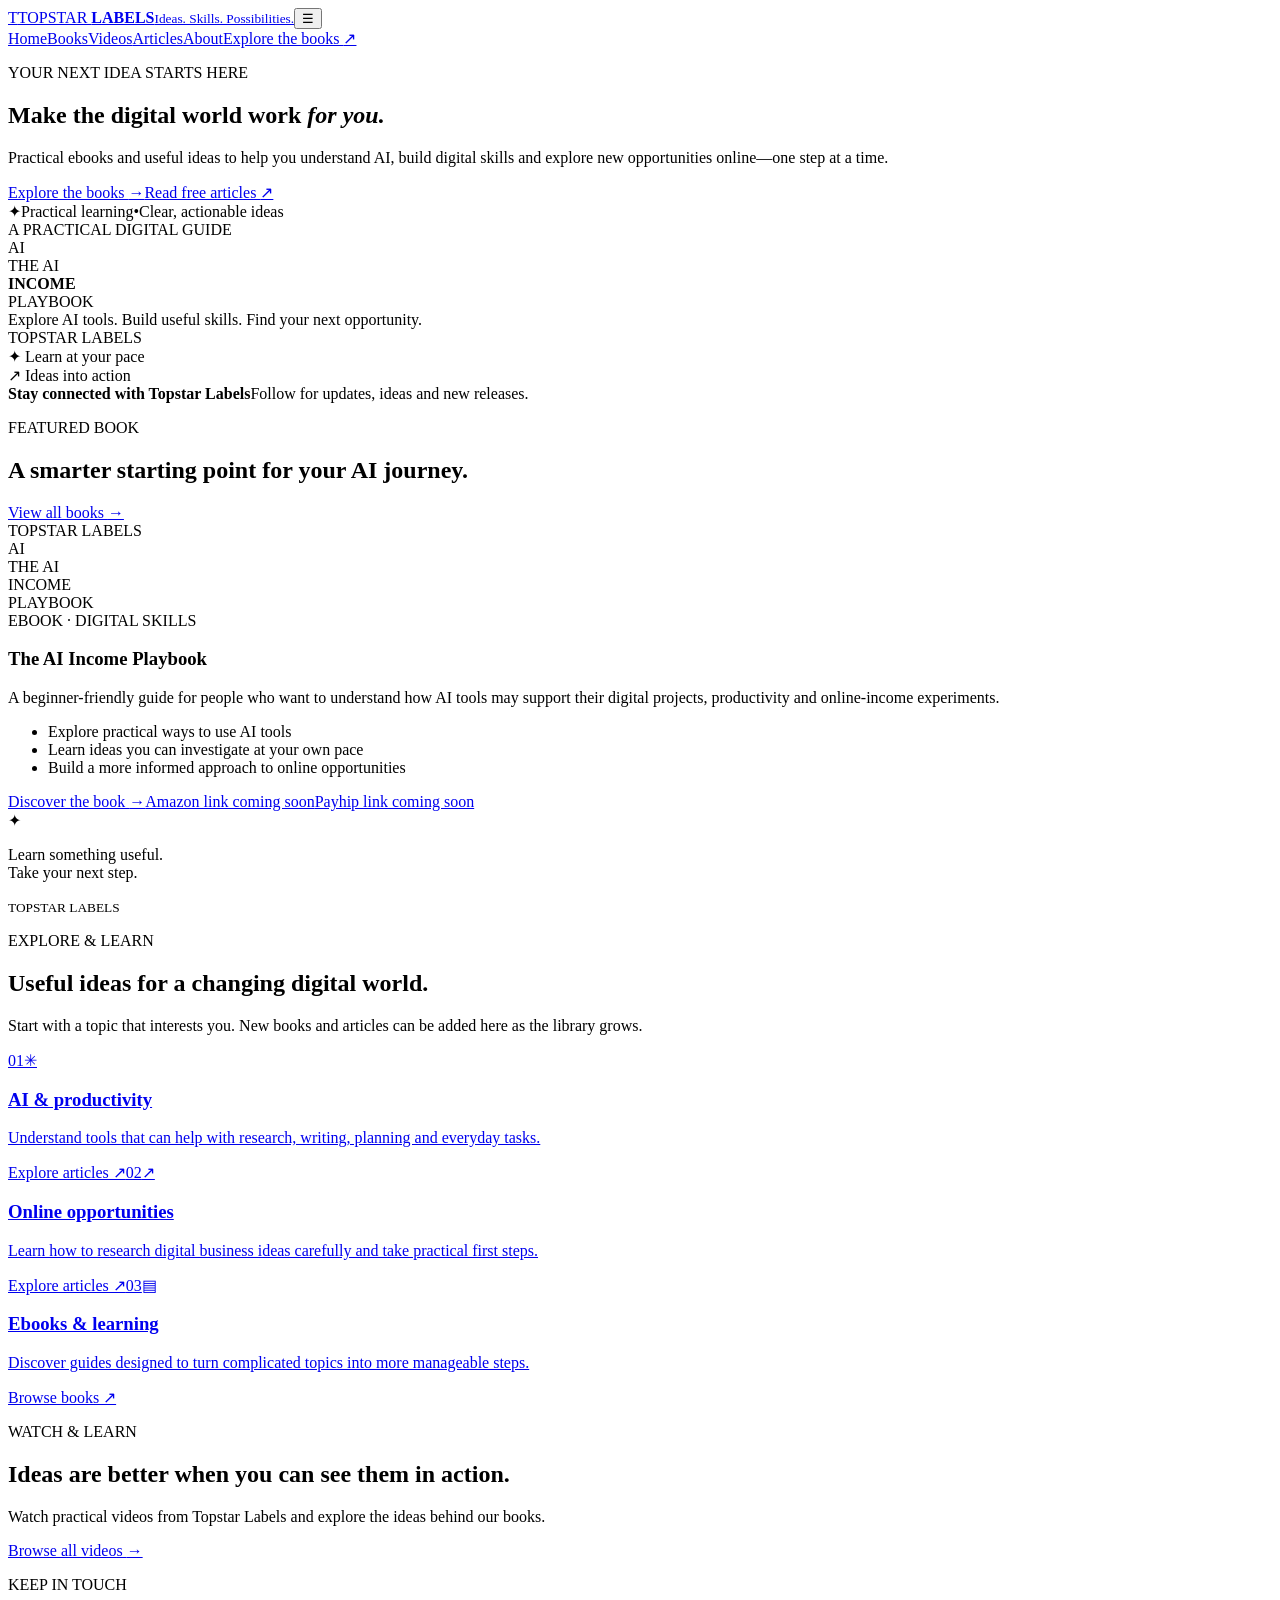
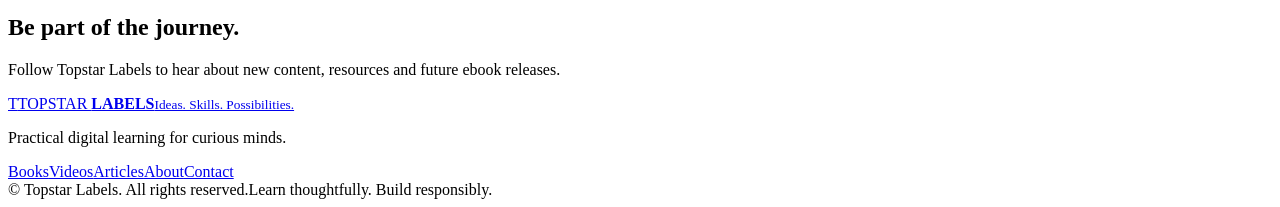
==== index.html @ 153838cc "Add files via upload" ====
<!doctype html>
<html lang="en">
<head>
  <meta charset="utf-8"><meta name="viewport" content="width=device-width, initial-scale=1">
  <meta name="description" content="Discover practical ebooks and resources on artificial intelligence, digital skills and building online income from Topstar Labels.">
  <meta name="theme-color" content="#101b35">
  <title>Topstar Labels | Practical Guides for the Digital Age</title>
  <link rel="icon" href="assets/favicon.svg" type="image/svg+xml"><link rel="stylesheet" href="assets/styles.css">
</head>
<body>
<header class="site-header"><div class="container nav-wrap"><a class="brand" href="index.html"><span class="brand-mark">T</span><span>TOPSTAR <b>LABELS</b><small>Ideas. Skills. Possibilities.</small></span></a><button class="menu-toggle" aria-label="Open navigation" aria-expanded="false">☰</button><nav class="main-nav"><a class="active" href="index.html">Home</a><a href="books.html">Books</a><a href="videos.html">Videos</a><a href="blog.html">Articles</a><a href="about.html">About</a><a class="nav-cta" href="books.html">Explore the books <span>↗</span></a></nav></div></header>
<main>
<section class="hero"><div class="container hero-grid"><div class="hero-copy"><p class="eyebrow"><span class="eyebrow-dot"></span> YOUR NEXT IDEA STARTS HERE</p><h1>Make the digital world work <em>for you.</em></h1><p class="hero-lede">Practical ebooks and useful ideas to help you understand AI, build digital skills and explore new opportunities online—one step at a time.</p><div class="hero-actions"><a class="button button-primary" href="books.html">Explore the books <span>→</span></a><a class="text-link" href="blog.html">Read free articles <span>↗</span></a></div><div class="trust-row"><span class="trust-icon">✦</span><span>Practical learning</span><span class="trust-separator">•</span><span>Clear, actionable ideas</span></div></div><div class="hero-art" aria-label="Featured ebook, The AI Income Playbook"><div class="orbit orbit-one"></div><div class="orbit orbit-two"></div><div class="book-shadow"></div><div class="book-cover"><div class="cover-top">A PRACTICAL DIGITAL GUIDE</div><div class="cover-ai">AI</div><div class="cover-title">THE AI<br><strong>INCOME</strong><br>PLAYBOOK</div><div class="cover-rule"></div><div class="cover-subtitle">Explore AI tools. Build useful skills. Find your next opportunity.</div><div class="cover-author">TOPSTAR LABELS</div></div><div class="floating-tag tag-top"><span>✦</span> Learn at your pace</div><div class="floating-tag tag-bottom"><span>↗</span> Ideas into action</div></div></div></section>
<section class="social-strip"><div class="container social-strip-inner"><div><strong>Stay connected with Topstar Labels</strong><span>Follow for updates, ideas and new releases.</span></div><div class="social-icons" data-socials="compact"></div></div></section>
<section class="section section-light"><div class="container"><div class="section-heading"><div><p class="eyebrow">FEATURED BOOK</p><h2>A smarter starting point for your AI journey.</h2></div><a class="text-link" href="books.html">View all books <span>→</span></a></div><div class="featured-card"><div class="featured-mini-cover"><div class="mini-label">TOPSTAR LABELS</div><div class="mini-ai">AI</div><div class="mini-title">THE AI<br>INCOME<br>PLAYBOOK</div><div class="mini-lines"></div></div><div class="featured-content"><span class="pill">EBOOK · DIGITAL SKILLS</span><h3>The AI Income Playbook</h3><p>A beginner-friendly guide for people who want to understand how AI tools may support their digital projects, productivity and online-income experiments.</p><ul class="check-list"><li>Explore practical ways to use AI tools</li><li>Learn ideas you can investigate at your own pace</li><li>Build a more informed approach to online opportunities</li></ul><div class="featured-actions"><a class="button button-primary" href="book-ai-income-playbook.html">Discover the book <span>→</span></a><a class="button button-disabled" data-purchase="amazon" href="#" aria-disabled="true" title="Amazon product URL not yet added">Amazon link coming soon</a><a class="button button-outline button-disabled" data-purchase="payhip" href="#" aria-disabled="true" title="Payhip product URL not yet added">Payhip link coming soon</a></div></div><div class="featured-side"><span class="side-star">✦</span><p>Learn something useful.<br>Take your next step.</p><span class="side-line"></span><small>TOPSTAR LABELS</small></div></div></div></section>
<section class="section ideas-section"><div class="container"><div class="section-heading"><div><p class="eyebrow">EXPLORE & LEARN</p><h2>Useful ideas for a changing digital world.</h2><p class="section-intro">Start with a topic that interests you. New books and articles can be added here as the library grows.</p></div></div><div class="topic-grid"><a class="topic-card" href="blog.html#ai-tools"><span class="topic-number">01</span><span class="topic-symbol">✳</span><h3>AI & productivity</h3><p>Understand tools that can help with research, writing, planning and everyday tasks.</p><span class="topic-link">Explore articles ↗</span></a><a class="topic-card" href="blog.html#online-opportunities"><span class="topic-number">02</span><span class="topic-symbol">↗</span><h3>Online opportunities</h3><p>Learn how to research digital business ideas carefully and take practical first steps.</p><span class="topic-link">Explore articles ↗</span></a><a class="topic-card" href="books.html"><span class="topic-number">03</span><span class="topic-symbol">▤</span><h3>Ebooks & learning</h3><p>Discover guides designed to turn complicated topics into more manageable steps.</p><span class="topic-link">Browse books ↗</span></a></div></div></section>
<section class="section video-feature-section"><div class="container"><div class="section-heading"><div><p class="eyebrow">WATCH & LEARN</p><h2>Ideas are better when you can see them in action.</h2><p class="section-intro">Watch practical videos from Topstar Labels and explore the ideas behind our books.</p></div><a class="text-link" href="videos.html">Browse all videos <span>→</span></a></div><div class="video-grid" data-video-list="featured"></div></div></section>
<section class="closing-cta"><div class="container closing-inner"><div><p class="eyebrow">KEEP IN TOUCH</p><h2>Be part of the journey.</h2><p>Follow Topstar Labels to hear about new content, resources and future ebook releases.</p></div><div class="closing-socials" data-socials="full"></div></div></section>
</main>
<footer class="site-footer"><div class="container footer-main"><a class="brand brand-footer" href="index.html"><span class="brand-mark">T</span><span>TOPSTAR <b>LABELS</b><small>Ideas. Skills. Possibilities.</small></span></a><p>Practical digital learning for curious minds.</p><div class="footer-links"><a href="books.html">Books</a><a href="videos.html">Videos</a><a href="blog.html">Articles</a><a href="about.html">About</a><a href="contact.html">Contact</a></div></div><div class="container footer-bottom"><span>© <span data-year></span> Topstar Labels. All rights reserved.</span><span>Learn thoughtfully. Build responsibly.</span></div></footer>
<script src="assets/site.js"></script></body></html>
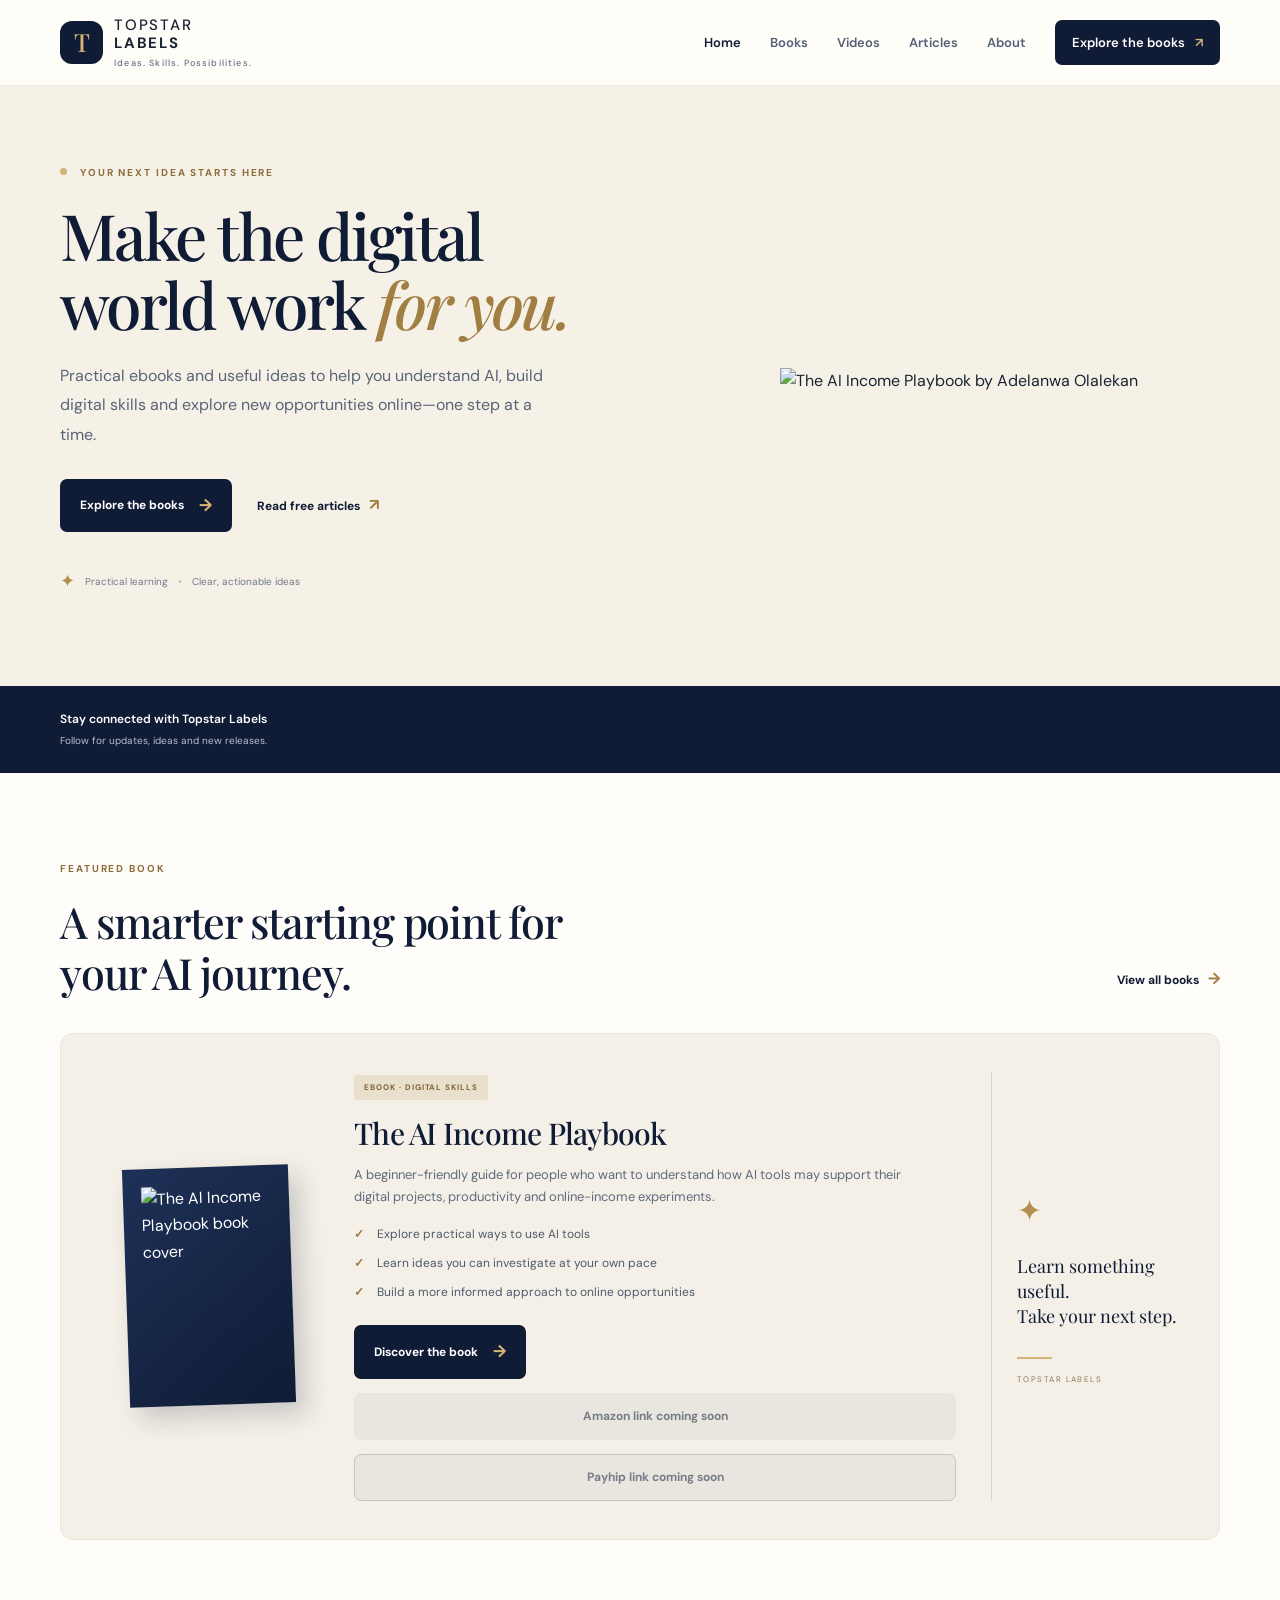
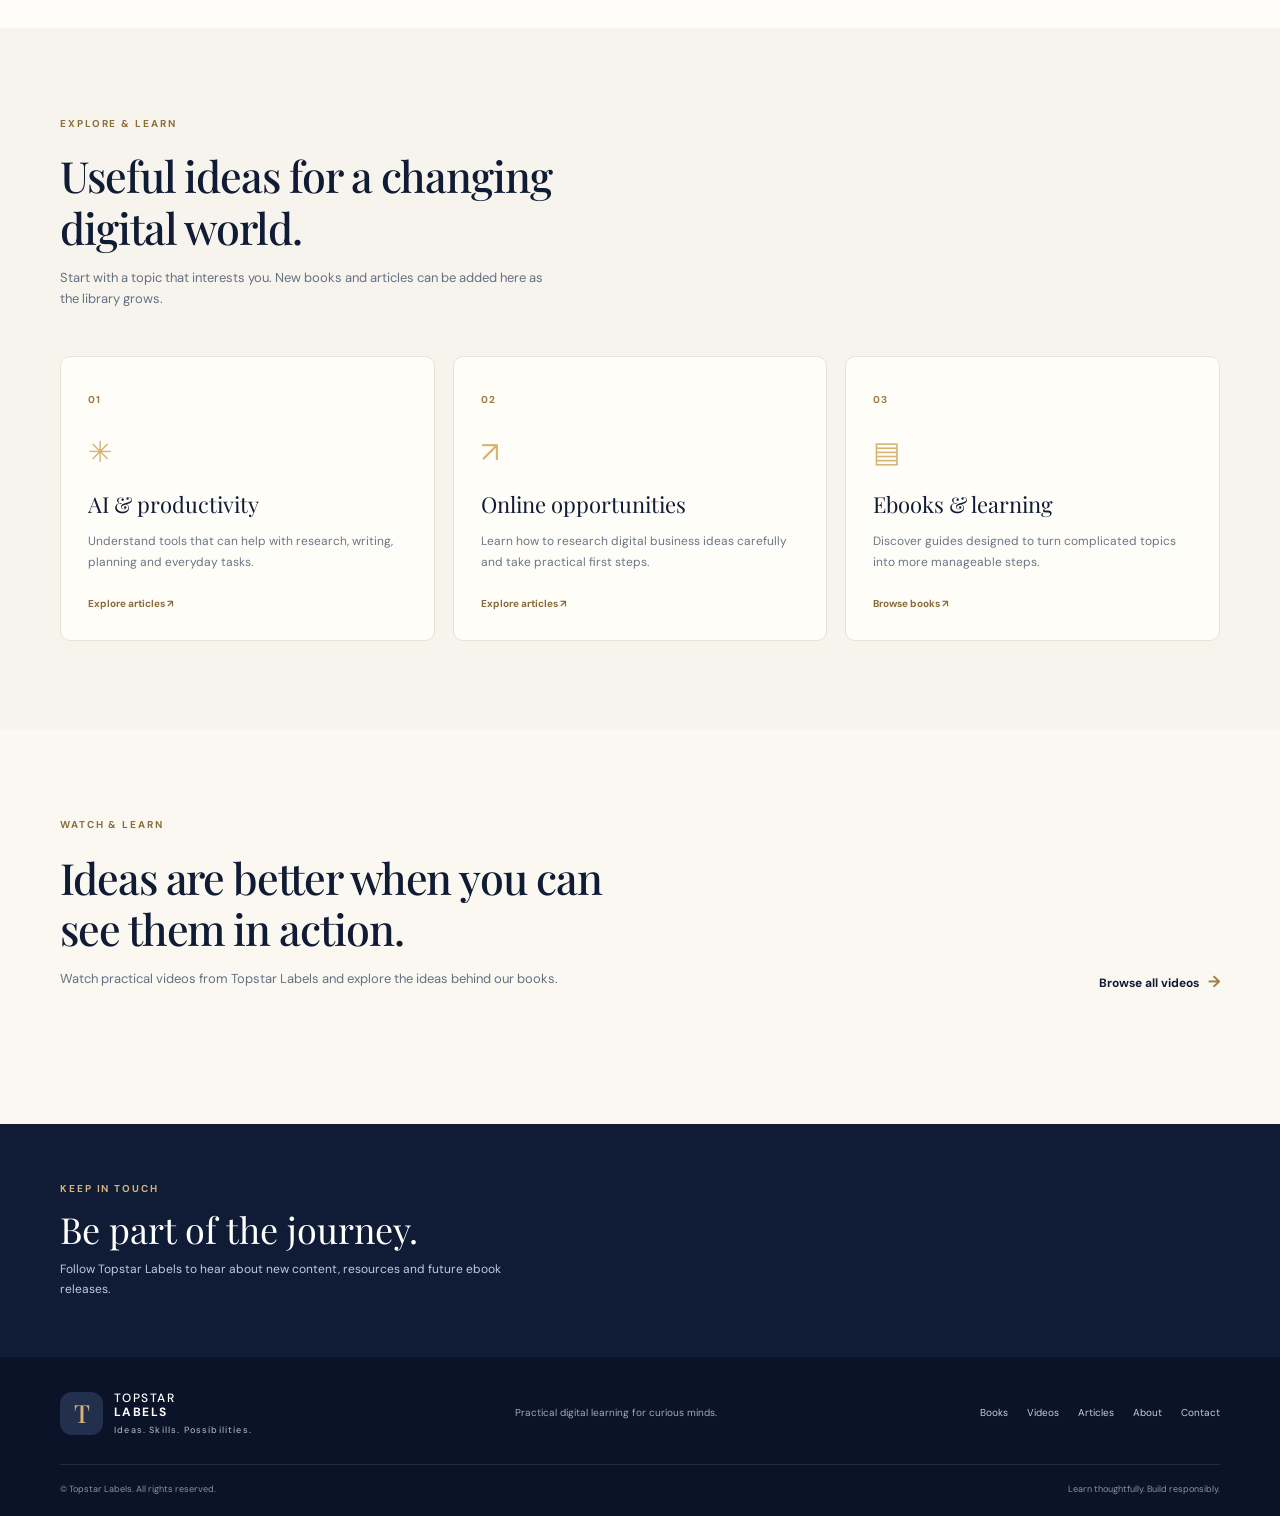
==== commit a2ed06ef: "Add files via upload" ====
--- a/index.html
+++ b/index.html
@@ -10,9 +10,9 @@
 <body>
 <header class="site-header"><div class="container nav-wrap"><a class="brand" href="index.html"><span class="brand-mark">T</span><span>TOPSTAR <b>LABELS</b><small>Ideas. Skills. Possibilities.</small></span></a><button class="menu-toggle" aria-label="Open navigation" aria-expanded="false">☰</button><nav class="main-nav"><a class="active" href="index.html">Home</a><a href="books.html">Books</a><a href="videos.html">Videos</a><a href="blog.html">Articles</a><a href="about.html">About</a><a class="nav-cta" href="books.html">Explore the books <span>↗</span></a></nav></div></header>
 <main>
-<section class="hero"><div class="container hero-grid"><div class="hero-copy"><p class="eyebrow"><span class="eyebrow-dot"></span> YOUR NEXT IDEA STARTS HERE</p><h1>Make the digital world work <em>for you.</em></h1><p class="hero-lede">Practical ebooks and useful ideas to help you understand AI, build digital skills and explore new opportunities online—one step at a time.</p><div class="hero-actions"><a class="button button-primary" href="books.html">Explore the books <span>→</span></a><a class="text-link" href="blog.html">Read free articles <span>↗</span></a></div><div class="trust-row"><span class="trust-icon">✦</span><span>Practical learning</span><span class="trust-separator">•</span><span>Clear, actionable ideas</span></div></div><div class="hero-art" aria-label="Featured ebook, The AI Income Playbook"><div class="orbit orbit-one"></div><div class="orbit orbit-two"></div><div class="book-shadow"></div><div class="book-cover"><div class="cover-top">A PRACTICAL DIGITAL GUIDE</div><div class="cover-ai">AI</div><div class="cover-title">THE AI<br><strong>INCOME</strong><br>PLAYBOOK</div><div class="cover-rule"></div><div class="cover-subtitle">Explore AI tools. Build useful skills. Find your next opportunity.</div><div class="cover-author">TOPSTAR LABELS</div></div><div class="floating-tag tag-top"><span>✦</span> Learn at your pace</div><div class="floating-tag tag-bottom"><span>↗</span> Ideas into action</div></div></div></section>
+<section class="hero"><div class="container hero-grid"><div class="hero-copy"><p class="eyebrow"><span class="eyebrow-dot"></span> YOUR NEXT IDEA STARTS HERE</p><h1>Make the digital world work <em>for you.</em></h1><p class="hero-lede">Practical ebooks and useful ideas to help you understand AI, build digital skills and explore new opportunities online—one step at a time.</p><div class="hero-actions"><a class="button button-primary" href="books.html">Explore the books <span>→</span></a><a class="text-link" href="blog.html">Read free articles <span>↗</span></a></div><div class="trust-row"><span class="trust-icon">✦</span><span>Practical learning</span><span class="trust-separator">•</span><span>Clear, actionable ideas</span></div></div><div class="hero-art hero-art-real-cover" aria-label="Original cover of The AI Income Playbook"><img class="real-book-cover hero-real-cover" src="assets/ai-income-playbook-cover.webp" alt="The AI Income Playbook by Adelanwa Olalekan"></div></div></section>
 <section class="social-strip"><div class="container social-strip-inner"><div><strong>Stay connected with Topstar Labels</strong><span>Follow for updates, ideas and new releases.</span></div><div class="social-icons" data-socials="compact"></div></div></section>
-<section class="section section-light"><div class="container"><div class="section-heading"><div><p class="eyebrow">FEATURED BOOK</p><h2>A smarter starting point for your AI journey.</h2></div><a class="text-link" href="books.html">View all books <span>→</span></a></div><div class="featured-card"><div class="featured-mini-cover"><div class="mini-label">TOPSTAR LABELS</div><div class="mini-ai">AI</div><div class="mini-title">THE AI<br>INCOME<br>PLAYBOOK</div><div class="mini-lines"></div></div><div class="featured-content"><span class="pill">EBOOK · DIGITAL SKILLS</span><h3>The AI Income Playbook</h3><p>A beginner-friendly guide for people who want to understand how AI tools may support their digital projects, productivity and online-income experiments.</p><ul class="check-list"><li>Explore practical ways to use AI tools</li><li>Learn ideas you can investigate at your own pace</li><li>Build a more informed approach to online opportunities</li></ul><div class="featured-actions"><a class="button button-primary" href="book-ai-income-playbook.html">Discover the book <span>→</span></a><a class="button button-disabled" data-purchase="amazon" href="#" aria-disabled="true" title="Amazon product URL not yet added">Amazon link coming soon</a><a class="button button-outline button-disabled" data-purchase="payhip" href="#" aria-disabled="true" title="Payhip product URL not yet added">Payhip link coming soon</a></div></div><div class="featured-side"><span class="side-star">✦</span><p>Learn something useful.<br>Take your next step.</p><span class="side-line"></span><small>TOPSTAR LABELS</small></div></div></div></section>
+<section class="section section-light"><div class="container"><div class="section-heading"><div><p class="eyebrow">FEATURED BOOK</p><h2>A smarter starting point for your AI journey.</h2></div><a class="text-link" href="books.html">View all books <span>→</span></a></div><div class="featured-card"><div class="featured-mini-cover"><img class="real-book-cover mini-real-cover" src="assets/ai-income-playbook-cover.webp" alt="The AI Income Playbook book cover"></div><div class="featured-content"><span class="pill">EBOOK · DIGITAL SKILLS</span><h3>The AI Income Playbook</h3><p>A beginner-friendly guide for people who want to understand how AI tools may support their digital projects, productivity and online-income experiments.</p><ul class="check-list"><li>Explore practical ways to use AI tools</li><li>Learn ideas you can investigate at your own pace</li><li>Build a more informed approach to online opportunities</li></ul><div class="featured-actions"><a class="button button-primary" href="book-ai-income-playbook.html">Discover the book <span>→</span></a><a class="button button-disabled" data-purchase="amazon" href="#" aria-disabled="true" title="Amazon product URL not yet added">Amazon link coming soon</a><a class="button button-outline button-disabled" data-purchase="payhip" href="#" aria-disabled="true" title="Payhip product URL not yet added">Payhip link coming soon</a></div></div><div class="featured-side"><span class="side-star">✦</span><p>Learn something useful.<br>Take your next step.</p><span class="side-line"></span><small>TOPSTAR LABELS</small></div></div></div></section>
 <section class="section ideas-section"><div class="container"><div class="section-heading"><div><p class="eyebrow">EXPLORE & LEARN</p><h2>Useful ideas for a changing digital world.</h2><p class="section-intro">Start with a topic that interests you. New books and articles can be added here as the library grows.</p></div></div><div class="topic-grid"><a class="topic-card" href="blog.html#ai-tools"><span class="topic-number">01</span><span class="topic-symbol">✳</span><h3>AI & productivity</h3><p>Understand tools that can help with research, writing, planning and everyday tasks.</p><span class="topic-link">Explore articles ↗</span></a><a class="topic-card" href="blog.html#online-opportunities"><span class="topic-number">02</span><span class="topic-symbol">↗</span><h3>Online opportunities</h3><p>Learn how to research digital business ideas carefully and take practical first steps.</p><span class="topic-link">Explore articles ↗</span></a><a class="topic-card" href="books.html"><span class="topic-number">03</span><span class="topic-symbol">▤</span><h3>Ebooks & learning</h3><p>Discover guides designed to turn complicated topics into more manageable steps.</p><span class="topic-link">Browse books ↗</span></a></div></div></section>
 <section class="section video-feature-section"><div class="container"><div class="section-heading"><div><p class="eyebrow">WATCH & LEARN</p><h2>Ideas are better when you can see them in action.</h2><p class="section-intro">Watch practical videos from Topstar Labels and explore the ideas behind our books.</p></div><a class="text-link" href="videos.html">Browse all videos <span>→</span></a></div><div class="video-grid" data-video-list="featured"></div></div></section>
 <section class="closing-cta"><div class="container closing-inner"><div><p class="eyebrow">KEEP IN TOUCH</p><h2>Be part of the journey.</h2><p>Follow Topstar Labels to hear about new content, resources and future ebook releases.</p></div><div class="closing-socials" data-socials="full"></div></div></section>
--- a/assets/styles.css
+++ b/assets/styles.css
@@ -0,0 +1,9 @@
+@import url('https://fonts.googleapis.com/css2?family=DM+Sans:wght@400;500;600;700&family=Playfair+Display:ital,wght@0,500;0,600;0,700;1,500;1,600&display=swap');
+:root{--navy:#101b35;--navy2:#18294c;--gold:#d5b477;--cream:#f6f1e7;--paper:#fffdf8;--ink:#1b2434;--muted:#657084;--line:#e8e3d9;--white:#fff;--shadow:0 24px 70px rgba(16,27,53,.12)}*{box-sizing:border-box}html{scroll-behavior:smooth}body{margin:0;color:var(--ink);font-family:'DM Sans',Arial,sans-serif;line-height:1.65;background:var(--paper)}a{color:inherit;text-decoration:none}button{font:inherit}.container{width:min(1160px,calc(100% - 48px));margin:0 auto}.site-header{height:86px;background:rgba(255,253,248,.96);border-bottom:1px solid rgba(16,27,53,.07);display:flex;align-items:center;position:sticky;top:0;z-index:20;backdrop-filter:blur(12px)}.nav-wrap{display:flex;align-items:center;justify-content:space-between;gap:28px}.brand{display:inline-flex;align-items:center;gap:11px;font-size:15px;letter-spacing:.12em;font-weight:500;line-height:1.2}.brand>span:last-child{display:flex;flex-direction:column}.brand b{font-weight:700}.brand small{font-size:9px;letter-spacing:.13em;color:var(--muted);margin-top:6px;font-weight:500}.brand-mark{display:grid;place-items:center;width:43px;height:43px;background:var(--navy);color:var(--gold);font-family:'Playfair Display',serif;font-size:25px;border-radius:12px;letter-spacing:0}.main-nav{display:flex;align-items:center;gap:29px;font-size:13px;font-weight:600;color:#536077}.main-nav>a:not(.nav-cta):hover,.main-nav>a.active{color:var(--navy)}.nav-cta{padding:12px 17px;border-radius:7px;background:var(--navy);color:white!important}.nav-cta span{color:var(--gold);margin-left:7px}.menu-toggle{display:none;border:0;background:transparent;color:var(--navy);font-size:24px}.hero{background:var(--cream);overflow:hidden;position:relative}.hero-grid{display:grid;grid-template-columns:1.06fr .94fr;align-items:center;min-height:600px;padding-top:55px;padding-bottom:65px;gap:50px}.eyebrow{font-size:10px;font-weight:700;letter-spacing:.19em;color:#8c6e3a;margin:0 0 18px;text-transform:uppercase}.eyebrow-dot{display:inline-block;width:7px;height:7px;border-radius:50%;background:var(--gold);margin-right:9px;vertical-align:1px}.hero h1,.page-hero h1,.book-hero h1{font-family:'Playfair Display',Georgia,serif;font-weight:500;letter-spacing:-.04em;line-height:1.08;font-size:clamp(42px,5vw,67px);color:var(--navy);margin:0 0 23px;max-width:650px}.hero h1 em,.book-hero h1 em{color:#a17e42;font-weight:500}.hero-lede{font-size:16px;color:#596477;max-width:500px;line-height:1.85}.hero-actions{display:flex;align-items:center;gap:25px;flex-wrap:wrap;margin-top:29px}.button{display:inline-flex;justify-content:center;align-items:center;gap:15px;border-radius:7px;padding:14px 19px;font-size:12px;font-weight:700;line-height:1.4;transition:transform .2s,background .2s;border:1px solid transparent;cursor:pointer}.button:hover{transform:translateY(-2px)}.button-primary{background:var(--navy);color:#fff}.button-primary span{color:var(--gold);font-size:17px}.button-outline{border-color:#c9c3b7;color:var(--navy);background:transparent}.button-full{width:100%}.purchase-links-inline{display:flex;gap:10px;flex-wrap:wrap;margin:12px 0}.purchase-links-inline .button{font-size:11px}.button-disabled{background:#e9e6df;color:#777d87;cursor:not-allowed;width:100%;pointer-events:none}.text-link{font-size:12px;font-weight:700;color:var(--navy)}.text-link span{color:#a17e42;margin-left:6px;font-size:16px}.trust-row{display:flex;align-items:center;gap:10px;margin-top:35px;color:#70798a;font-size:10px}.trust-icon{color:#b28e4e;font-size:18px}.trust-separator{color:#b8b2a6}.hero-art{min-height:460px;position:relative;display:flex;align-items:center;justify-content:center}.orbit{position:absolute;border:1px solid rgba(171,139,80,.22);border-radius:50%;width:390px;height:390px}.orbit-two{width:470px;height:470px;border-color:rgba(171,139,80,.12)}.book-shadow{position:absolute;width:240px;height:350px;background:rgba(21,31,53,.17);filter:blur(24px);transform:translate(23px,21px) rotate(7deg);border-radius:5px}.book-cover,.listing-cover{position:relative;z-index:1;width:250px;height:360px;padding:24px 23px;background:linear-gradient(140deg,#1d3157,#101b35 67%,#172746);color:#fff;box-shadow:18px 22px 36px rgba(12,23,46,.22);display:flex;flex-direction:column;transform:rotate(-3deg);overflow:hidden}.book-cover:after,.listing-cover:after{content:'';position:absolute;inset:0;background:linear-gradient(105deg,rgba(255,255,255,.12),transparent 20%,transparent 83%,rgba(0,0,0,.12));pointer-events:none}.cover-top{font-size:7px;letter-spacing:.16em;color:#e1c58d;font-weight:700}.cover-ai{font-family:'Playfair Display',serif;color:rgba(213,180,119,.19);font-size:85px;line-height:1;margin-top:24px;letter-spacing:-.08em}.cover-title{font-family:'Playfair Display',serif;font-size:29px;line-height:1.04;letter-spacing:.02em;margin-top:-5px}.cover-title strong{color:var(--gold);font-weight:600}.cover-rule{height:2px;background:var(--gold);width:48px;margin:19px 0 12px}.cover-subtitle{font-size:9px;line-height:1.6;color:#d8deea;max-width:175px}.cover-author{margin-top:auto;font-size:8px;letter-spacing:.18em;color:#e2c991;font-weight:700}.floating-tag{position:absolute;z-index:2;background:rgba(255,253,248,.95);box-shadow:0 12px 35px rgba(16,27,53,.12);padding:12px 16px;border-radius:8px;font-size:10px;font-weight:700;color:var(--navy)}.floating-tag span{color:#a17e42;margin-right:8px}.tag-top{top:66px;right:3px}.tag-bottom{bottom:56px;left:0}.social-strip{background:var(--navy);color:white}.social-strip-inner{display:flex;align-items:center;justify-content:space-between;gap:25px;padding-top:24px;padding-bottom:24px}.social-strip-inner>div:first-child{display:flex;flex-direction:column;gap:3px}.social-strip strong{font-size:12px;font-weight:600}.social-strip-inner>div:first-child span{font-size:10px;color:#b9c1d0}.social-icons{display:flex;gap:9px}.social-link{display:inline-flex;align-items:center;gap:11px;transition:transform .2s,background .2s}.social-link:hover{transform:translateY(-2px)}.social-compact{width:33px;height:33px;display:grid;place-items:center;border-radius:50%;border:1px solid rgba(255,255,255,.25);color:white}.social-compact:hover{background:rgba(255,255,255,.12)}.social-short{display:inline-grid;place-items:center;font-weight:700;font-size:14px;line-height:1}.sr-only{position:absolute;width:1px;height:1px;padding:0;margin:-1px;overflow:hidden;clip:rect(0,0,0,0);white-space:nowrap;border:0}.section{padding:88px 0}.section-light{background:#fffdf9}.section-heading{display:flex;align-items:end;justify-content:space-between;gap:35px;margin-bottom:34px}.section-heading h2,.featured-content h3,.detail-copy h2,.about-grid h2{font-family:'Playfair Display',Georgia,serif;color:var(--navy);font-weight:500;letter-spacing:-.025em;line-height:1.2;margin:0}.section-heading h2{font-size:clamp(30px,3.5vw,43px);max-width:570px}.section-heading>.text-link{white-space:nowrap;margin-bottom:7px}.featured-card{display:grid;grid-template-columns:220px 1fr 190px;gap:35px;align-items:center;padding:38px;background:#f4f0e7;border:1px solid #ece5d8;border-radius:13px}.featured-mini-cover{width:166px;height:238px;background:linear-gradient(140deg,#1d3157,#101b35);box-shadow:10px 12px 24px rgba(16,27,53,.19);padding:18px;color:#fff;display:flex;flex-direction:column;transform:rotate(-2deg);margin:auto}.mini-label{font-size:6px;letter-spacing:.13em;color:#e1c58d}.mini-ai{font:60px/1 'Playfair Display',serif;color:rgba(213,180,119,.23);margin-top:20px}.mini-title{font:21px/1.04 'Playfair Display',serif;margin-top:-5px}.mini-title:first-line{color:white}.mini-lines{height:2px;width:35px;background:var(--gold);margin-top:14px}.pill{display:inline-flex;background:#e8dfcc;color:#7f6437;padding:6px 10px;border-radius:3px;font-size:8px;letter-spacing:.12em;font-weight:700}.featured-content h3{font-size:30px;margin:15px 0 12px}.featured-content>p{font-size:13px;color:#606b7d;max-width:560px}.check-list{list-style:none;padding:0;margin:18px 0 23px;display:grid;gap:9px;font-size:12px;color:#4e5a6c}.check-list li{position:relative;padding-left:23px}.check-list li:before{content:'✓';position:absolute;left:0;top:0;color:#9b783e;font-weight:700}.featured-actions{display:flex;align-items:center;gap:14px;flex-wrap:wrap}.small-note{font-size:10px;color:#858b95}.featured-side{align-self:stretch;border-left:1px solid #ddd4c4;padding-left:25px;display:flex;flex-direction:column;align-items:flex-start;justify-content:center}.side-star{font-size:30px;color:#b38e4e}.featured-side p{font:18px/1.4 'Playfair Display',serif;color:var(--navy)}.side-line{height:2px;width:35px;background:var(--gold);margin:10px 0 14px}.featured-side small{font-size:8px;letter-spacing:.18em;color:#8a7858}.ideas-section{background:#f7f4ed}.section-intro{font-size:13px;color:var(--muted);max-width:500px}.topic-grid{display:grid;grid-template-columns:repeat(3,1fr);gap:18px}.topic-card{position:relative;background:var(--paper);padding:28px 27px 25px;border:1px solid var(--line);border-radius:10px;min-height:260px;transition:transform .2s,box-shadow .2s}.topic-card:hover{transform:translateY(-4px);box-shadow:var(--shadow)}.topic-number{font-size:10px;color:#9c7a43;font-weight:700;letter-spacing:.1em}.topic-symbol{display:block;font-size:29px;color:var(--gold);margin:17px 0 12px}.topic-card h3{font:22px 'Playfair Display',serif;color:var(--navy);margin:0 0 10px}.topic-card p{font-size:12px;color:#6b7585;line-height:1.8}.topic-link{display:inline-block;margin-top:10px;font-size:10px;font-weight:700;color:#896b3b}.closing-cta{background:var(--navy);color:white;padding:57px 0}.closing-inner{display:flex;align-items:center;justify-content:space-between;gap:40px}.closing-cta .eyebrow{color:var(--gold);margin-bottom:10px}.closing-cta h2{font:36px/1.2 'Playfair Display',serif;margin:0 0 9px}.closing-cta p:not(.eyebrow){color:#c2cada;font-size:12px;margin:0;max-width:480px}.closing-socials{display:grid;grid-template-columns:repeat(2,minmax(135px,1fr));gap:10px;min-width:300px}.closing-socials .social-link{border:1px solid rgba(255,255,255,.17);border-radius:7px;padding:10px 12px;font-size:11px;color:white}.closing-socials .social-short{width:24px;height:24px;border-radius:50%;background:rgba(255,255,255,.1)}.social-arrow{margin-left:auto;color:var(--gold)}.site-footer{background:#0b1328;color:#c6ccda}.footer-main{display:flex;align-items:center;justify-content:space-between;gap:25px;padding-top:34px;padding-bottom:28px}.brand-footer{color:white;font-size:12px}.brand-footer .brand-mark{background:#23304d}.brand-footer small{color:#a0aabe}.footer-main>p{font-size:10px;color:#a0aabe}.footer-links{display:flex;gap:19px;font-size:10px}.footer-links a:hover{color:var(--gold)}.footer-bottom{border-top:1px solid rgba(255,255,255,.1);padding-top:17px;padding-bottom:19px;display:flex;justify-content:space-between;gap:20px;font-size:9px;color:#8993a8}.page-hero{background:var(--cream);padding:83px 0 75px}.page-hero h1{font-size:clamp(40px,5vw,58px);max-width:720px}.page-hero p:not(.eyebrow){max-width:680px;color:#606b7d;font-size:15px}.book-listing{display:grid;grid-template-columns:300px 1fr;gap:55px;align-items:center;max-width:950px;margin:0 auto}.listing-cover{width:250px;height:360px;justify-self:center}.listing-details h2{font:38px/1.15 'Playfair Display',serif;color:var(--navy);margin:15px 0}.listing-description{font-size:14px;color:#606b7d;line-height:1.85}.listing-details h3{font:20px 'Playfair Display',serif;color:var(--navy);margin:22px 0 0}.notice{font-size:11px;color:#655c4e;background:#f5efdf;padding:13px 15px;border-left:3px solid var(--gold);margin:20px 0}.future-books{margin:70px auto 0;max-width:950px;display:flex;gap:18px;align-items:center;padding:22px 25px;border:1px dashed #d5cbb8;border-radius:9px}.future-icon{width:43px;height:43px;display:grid;place-items:center;border-radius:50%;background:#eee5d2;color:#8e6e3d;font-size:24px}.future-books h3{font:20px 'Playfair Display',serif;color:var(--navy);margin:0}.future-books p{font-size:12px;color:var(--muted);margin:4px 0 0}.book-hero{background:var(--cream);padding:76px 0}.book-hero-grid{display:grid;grid-template-columns:1fr .7fr;gap:70px;align-items:center}.book-hero h1{font-size:clamp(43px,5vw,64px)}.book-hero-lede{font-size:18px;color:#515f75;line-height:1.7}.book-hero-grid p:not(.eyebrow):not(.book-hero-lede){font-size:13px;color:#667184}.book-hero-art{display:flex;justify-content:center;align-items:center;min-height:390px;background:radial-gradient(circle,rgba(213,180,119,.2),transparent 65%)}.large-cover{width:250px;height:360px;transform:rotate(4deg)}.disclaimer-small{font-size:10px!important;color:#7c8290!important;margin-top:18px}.detail-grid{display:grid;grid-template-columns:1fr 340px;gap:70px;align-items:start}.detail-copy h2,.about-grid h2{font-size:37px;max-width:570px;margin-bottom:18px}.detail-copy>p:not(.eyebrow){font-size:13px;color:#606b7d;max-width:680px}.detail-point{display:flex;gap:18px;padding:21px 0;border-bottom:1px solid var(--line)}.detail-point>span{font:24px 'Playfair Display',serif;color:#b18b4d}.detail-point h3{font:20px 'Playfair Display',serif;color:var(--navy);margin:0 0 5px}.detail-point p{font-size:12px;color:#687386;margin:0}.purchase-card{background:#f5f1e8;border:1px solid #e7dece;border-radius:11px;padding:27px;position:sticky;top:110px}.purchase-card h2{font:27px 'Playfair Display',serif;color:var(--navy);margin:16px 0 8px}.purchase-card>p{font-size:12px;color:#677183}.purchase-card .button{margin-top:10px}.purchase-card .small-note{margin-top:16px;line-height:1.7}.purchase-card code{font-size:10px;background:#e9e1d3;padding:2px 4px}.about-grid{display:grid;grid-template-columns:.8fr 1.2fr;gap:75px;align-items:center}.about-monogram{height:350px;background:linear-gradient(145deg,#1d3157,#101b35);display:flex;flex-direction:column;align-items:center;justify-content:center;color:var(--gold);position:relative;overflow:hidden}.about-monogram:before,.about-monogram:after{content:'';position:absolute;width:290px;height:290px;border:1px solid rgba(213,180,119,.22);border-radius:50%}.about-monogram:after{width:230px;height:230px}.about-monogram span{font:150px 'Playfair Display',serif;position:relative;z-index:1}.about-monogram small{font-size:9px;letter-spacing:.22em;position:relative;z-index:1}.about-grid article>p:not(.eyebrow){font-size:13px;color:#606b7d}.about-grid h3{font:21px 'Playfair Display',serif;color:var(--navy);margin:25px 0 0}.social-page-intro{margin-bottom:28px}.social-page-intro h2{font:34px 'Playfair Display',serif;color:var(--navy);margin:0 0 8px}.social-page-intro p{font-size:13px;color:var(--muted)}.social-directory{display:grid;grid-template-columns:repeat(2,1fr);gap:14px}.social-directory .social-link{padding:20px;background:#f7f3eb;border:1px solid #e9e1d4;border-radius:9px;color:var(--navy);font-size:13px;font-weight:700}.social-directory .social-short{width:40px;height:40px;border-radius:50%;background:var(--navy);color:var(--gold)}.social-directory .social-arrow{color:#94723d}.contact-note{margin-top:35px;padding:22px 24px;display:flex;gap:18px;background:#f5f1e8;border-radius:9px;align-items:flex-start}.contact-note-icon{font-size:22px;color:#9e7c43}.contact-note h3{font:20px 'Playfair Display',serif;color:var(--navy);margin:0 0 5px}.contact-note p{font-size:12px;color:#687386;margin:0}.article-grid{display:grid;grid-template-columns:repeat(3,1fr);gap:20px;align-items:start}.article-card{background:var(--paper);border:1px solid var(--line);border-radius:10px;overflow:hidden}.article-art{height:180px;padding:20px;background:var(--navy);color:var(--gold);display:flex;flex-direction:column;justify-content:space-between;position:relative;overflow:hidden}.article-art:after{content:'';position:absolute;width:190px;height:190px;border:1px solid rgba(213,180,119,.3);border-radius:50%;right:-40px;bottom:-80px}.article-art span{font-size:10px;letter-spacing:.15em}.article-art b{font:35px/1.05 'Playfair Display',serif;letter-spacing:.02em}.art-opportunity{background:#dfd4bf;color:#172543}.art-opportunity:after{border-color:rgba(16,27,53,.2)}.art-skills{background:#e9edf0;color:#172543}.art-skills:after{border-color:rgba(16,27,53,.2)}.article-card-content{padding:23px}.article-category{font-size:8px;font-weight:700;letter-spacing:.12em;color:#96753e}.article-card h2{font:22px/1.25 'Playfair Display',serif;color:var(--navy);margin:12px 0}.article-card p{font-size:12px;color:#667184}.article-card details{margin-top:17px;border-top:1px solid var(--line);padding-top:14px}.article-card summary{cursor:pointer;font-size:11px;font-weight:700;color:#876a3b;list-style:none}.article-card summary::-webkit-details-marker{display:none}.article-card summary:after{content:'＋';float:right}.article-card details[open] summary:after{content:'−'}.article-body{padding-top:8px}.article-body p{font-size:12px;line-height:1.8}.article-note{margin-top:35px;background:#f2ecdf;border-radius:8px;padding:18px 22px;font-size:12px;color:#5f6570}.article-note a{color:#765a2d;font-weight:700;text-decoration:underline}
+@media(max-width:900px){.main-nav{gap:17px}.hero-grid{gap:20px}.hero-art{transform:scale(.9)}.featured-card{grid-template-columns:170px 1fr;gap:25px;padding:28px}.featured-side{display:none}.featured-mini-cover{width:145px;height:210px}.topic-grid{gap:12px}.topic-card{padding:22px 19px}.book-hero-grid{gap:25px}.detail-grid{gap:35px}.about-grid{gap:40px}.footer-main{flex-wrap:wrap}.footer-main>p{display:none}}
+@media(max-width:680px){.container{width:min(100% - 34px,560px)}.site-header{height:72px}.brand{font-size:12px}.brand-mark{width:38px;height:38px}.brand small{font-size:8px}.menu-toggle{display:block}.main-nav{display:none;position:absolute;left:0;right:0;top:71px;background:var(--paper);padding:18px 24px 23px;box-shadow:0 20px 25px rgba(16,27,53,.12);flex-direction:column;align-items:stretch;gap:0}.main-nav.nav-open{display:flex}.main-nav>a{padding:12px 4px}.main-nav .nav-cta{text-align:center;margin-top:8px}.hero-grid{grid-template-columns:1fr;padding-top:55px;padding-bottom:28px;gap:8px}.hero h1{font-size:47px}.hero-lede{font-size:14px}.hero-art{min-height:410px;transform:none;margin:0 -10px}.book-cover{width:220px;height:320px;padding:21px}.cover-ai{font-size:74px}.cover-title{font-size:26px}.orbit{width:320px;height:320px}.orbit-two{width:390px;height:390px}.tag-top{right:0;top:52px}.tag-bottom{left:0;bottom:40px}.social-strip-inner{align-items:flex-start;flex-direction:column;gap:15px}.section{padding:60px 0}.section-heading{align-items:flex-start;flex-direction:column;gap:15px}.section-heading h2{font-size:34px}.featured-card{grid-template-columns:1fr;padding:24px;gap:25px}.featured-mini-cover{width:150px;height:215px}.featured-content h3{font-size:27px}.featured-content>p{font-size:12px}.featured-actions{align-items:flex-start;flex-direction:column}.topic-grid{grid-template-columns:1fr}.topic-card{min-height:auto}.topic-symbol{margin:11px 0}.closing-inner{align-items:flex-start;flex-direction:column;gap:25px}.closing-cta h2{font-size:31px}.closing-socials{min-width:0;width:100%;grid-template-columns:repeat(2,minmax(0,1fr))}.footer-main{align-items:flex-start;flex-direction:column;gap:17px}.footer-links{flex-wrap:wrap}.footer-bottom{flex-direction:column;gap:4px}.page-hero{padding:58px 0 52px}.page-hero h1{font-size:43px}.page-hero p:not(.eyebrow){font-size:13px}.book-listing{grid-template-columns:1fr;gap:35px}.listing-cover{width:220px;height:320px;padding:21px}.listing-details h2{font-size:32px}.future-books{margin-top:45px;padding:18px}.book-hero{padding:55px 0 35px}.book-hero-grid{grid-template-columns:1fr;gap:20px}.book-hero h1{font-size:45px}.book-hero-lede{font-size:16px}.book-hero-art{min-height:355px}.large-cover{width:220px;height:320px}.detail-grid{grid-template-columns:1fr;gap:35px}.detail-copy h2,.about-grid h2{font-size:31px}.purchase-card{position:static}.about-grid{grid-template-columns:1fr;gap:35px}.about-monogram{height:260px}.about-monogram span{font-size:115px}.social-page-intro h2{font-size:29px}.social-directory{grid-template-columns:1fr}.article-grid{grid-template-columns:1fr}.article-art{height:145px}.article-card-content{padding:21px}.article-card h2{font-size:24px}}
+
+
+/* Responsive YouTube video library */
+.video-feature-section{background:#fbf8f1}.video-grid{display:grid;grid-template-columns:repeat(2,minmax(0,1fr));gap:22px;align-items:start}.video-grid-library{grid-template-columns:repeat(2,minmax(0,1fr))}.video-card{overflow:hidden;background:#fff;border:1px solid var(--line);border-radius:12px;box-shadow:0 12px 34px rgba(16,27,53,.06)}.video-frame{position:relative;width:100%;aspect-ratio:16/9;background:#101b35;overflow:hidden}.video-frame iframe{position:absolute;inset:0;width:100%;height:100%;border:0}.video-card-content{padding:22px}.video-card-content h3{font:24px/1.25 'Playfair Display',Georgia,serif;color:var(--navy);margin:8px 0}.video-card-content>p:not(.article-category){font-size:12px;color:var(--muted);margin:8px 0 15px}.video-placeholder,.video-empty-state{display:flex;align-items:center;gap:18px;padding:25px;border:1px dashed #d5cbb8;background:#f7f2e8;border-radius:10px;grid-column:1/-1}.video-placeholder-icon,.video-empty-icon{flex:0 0 48px;width:48px;height:48px;display:grid;place-items:center;border-radius:50%;background:var(--navy);color:var(--gold);font-size:20px}.video-placeholder strong,.video-empty-state h3{font:21px 'Playfair Display',Georgia,serif;color:var(--navy);margin:0}.video-placeholder p,.video-empty-state p{font-size:12px;color:var(--muted);margin:5px 0}.video-empty-state{flex-direction:column;text-align:center;padding:42px 24px}.video-empty-state .button{margin-top:8px}.video-empty-help{margin-top:30px;padding:22px 24px;background:#f5f1e8;border-radius:10px}.video-empty-help strong{font:20px 'Playfair Display',Georgia,serif;color:var(--navy)}.video-empty-help p{font-size:12px;color:var(--muted)}.video-empty-help code,.section-intro code{font-size:11px;background:#e9e1d3;padding:2px 5px;border-radius:3px}
+@media(max-width:680px){.video-grid,.video-grid-library{grid-template-columns:1fr}.video-card-content{padding:18px}.video-card-content h3{font-size:22px}.video-placeholder{align-items:flex-start;padding:20px}.video-empty-state{padding:30px 18px}}
